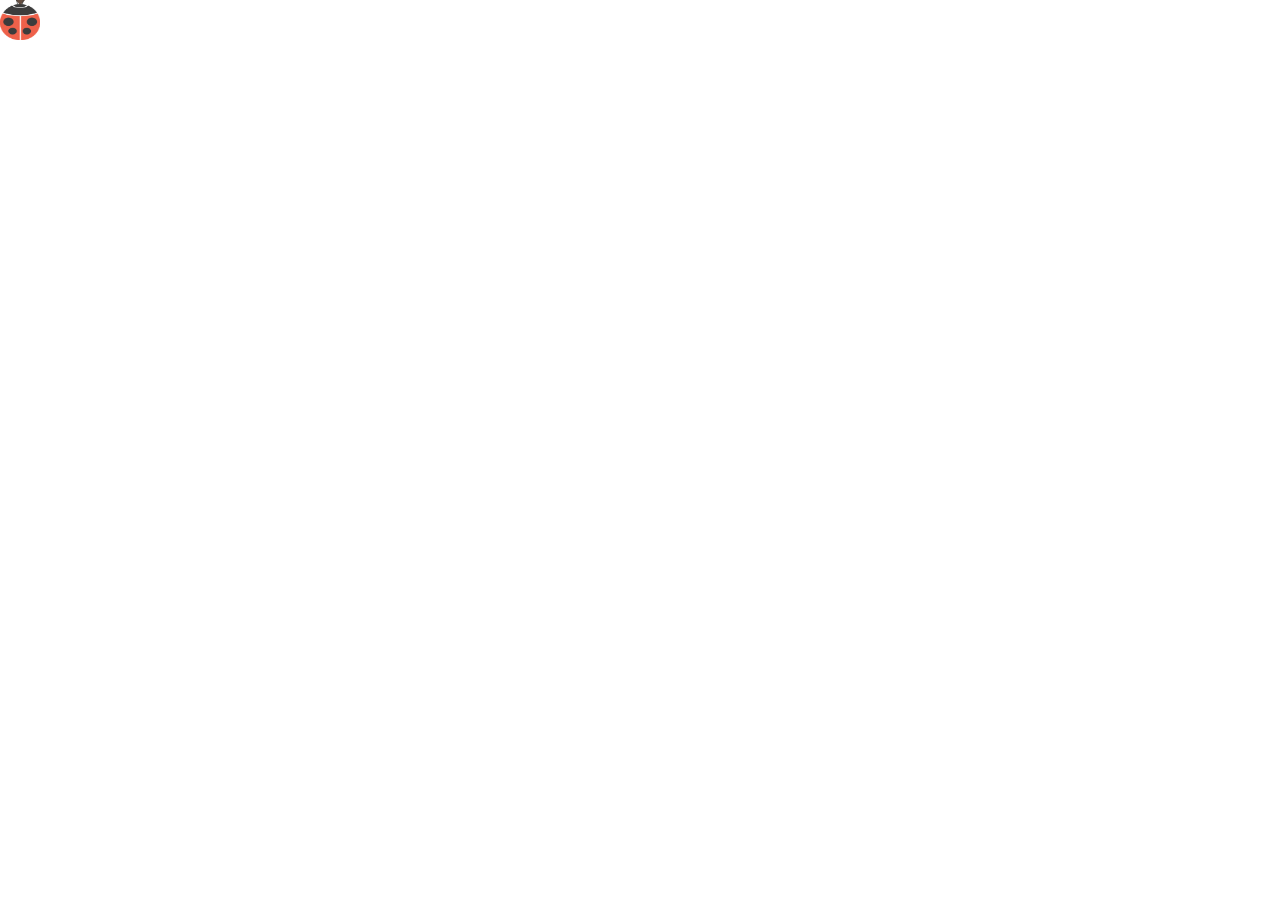
==== index.html @ 80d2a532 "Merge pull request #5 from yudamjung/main 버그 이미지 추가 & 4마리 랜덤(2마리 주석)" ====
<!DOCTYPE html>
<html lang="ko">

<head>
    <meta charset="UTF-8">
    <link rel="stylesheet" href="style.css">
    <script src="script.js"></script>
</head>

<body>
    <div id="bug1">
        <img src="media/bug1.png" width="40px" height="40px">
    </div>

    <div id="bug2">
        <img src="media/bug2.png" width="40px" height="40px">
    </div>

    <!-- <div id="bug3">
        <img src="media/bug3.png" width="40px" height="40px">
    </div>

    <div id="bug4">
        <img src="media/bug4.png" width="40px" height="40px">
    </div> -->
</body>

</html>
---- style.css ----
body {
    height: 100vh;
    margin: 0;
    overflow: hidden;
}

#bug1 {
    width: 40px;
    height: 40px;
    position: absolute;
    transition: all 0.7s ease-in-out;
}

#bug2 {
    width: 40px;
    height: 40px;
    position: absolute;
    transition: all 0.7s ease-in-out;
}

/* #bug3 {
    width: 40px;
    height: 40px;
    position: absolute;
    transition: all 0.3s ease-in-out;
}

#bug4 {
    width: 40px;
    height: 40px;
    position: absolute;
    transition: all 0.3s ease-in-out;
} */
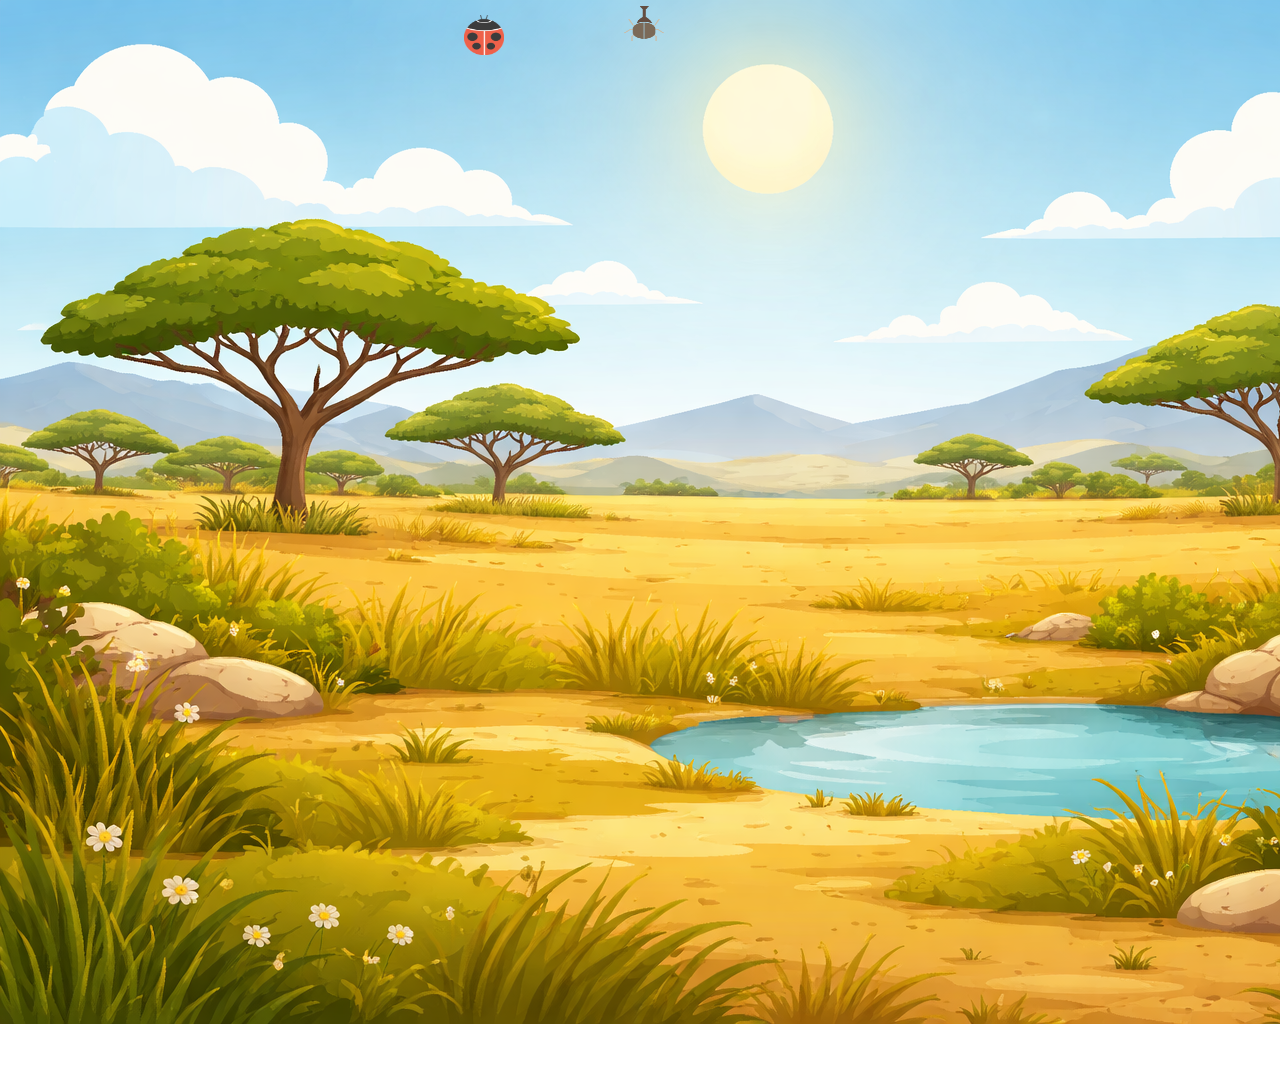
==== commit ea3e266e: "refactor : bug 요소를 배열로 묶어 리팩토링" ====
--- a/index.html
+++ b/index.html
@@ -4,10 +4,12 @@
 <head>
     <meta charset="UTF-8">
     <link rel="stylesheet" href="style.css">
-    <script src="script.js"></script>
 </head>
 
 <body>
+    <div class="bgimg">
+        <img src="media/background.png">
+    </div>
     <div id="bug1">
         <img src="media/bug1.png" width="40px" height="40px">
     </div>
@@ -23,6 +25,7 @@
     <div id="bug4">
         <img src="media/bug4.png" width="40px" height="40px">
     </div> -->
+    <script src="script.js"></script>
 </body>
 
 </html>
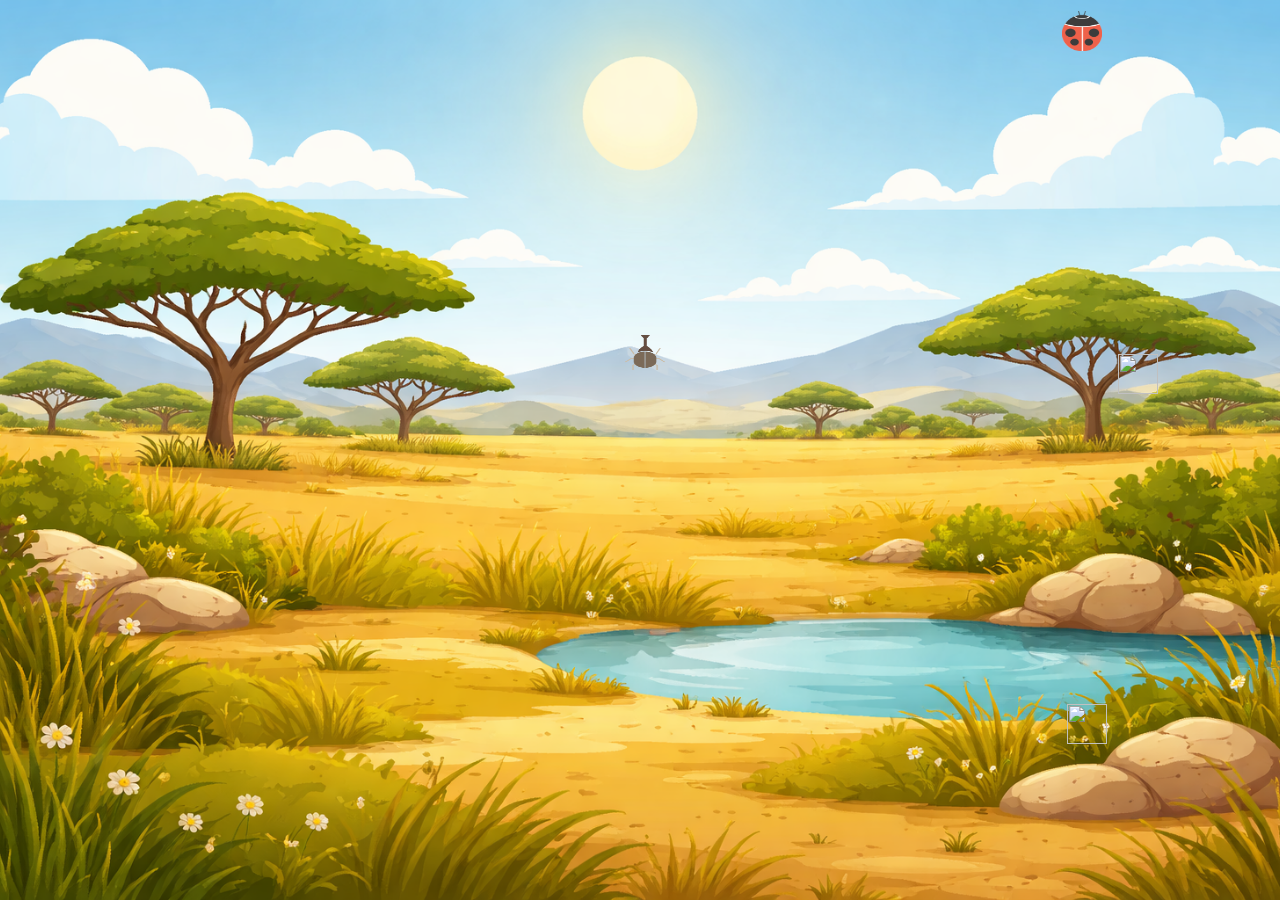
==== commit 1cbea128: "Merge pull request #7 from yudamjung/yudam Yudam" ====
--- a/index.html
+++ b/index.html
@@ -10,21 +10,21 @@
     <div class="bgimg">
         <img src="media/background.png">
     </div>
-    <div id="bug1">
-        <img src="media/bug1.png" width="40px" height="40px">
+    <div class="bug">
+        <img id="bug1" src="media/bug1.png">
     </div>
 
-    <div id="bug2">
-        <img src="media/bug2.png" width="40px" height="40px">
+    <div class="bug">
+        <img id="bug2" src="media/bug2.png">
     </div>
 
-    <!-- <div id="bug3">
-        <img src="media/bug3.png" width="40px" height="40px">
+    <div class="bug">
+        <img id="bug3" src="media/bug3.png">
     </div>
 
-    <div id="bug4">
-        <img src="media/bug4.png" width="40px" height="40px">
-    </div> -->
+    <div class="bug">
+        <img id="bug4" src="media/bug4.png">
+    </div>
     <script src="script.js"></script>
 </body>
 
--- a/style.css
+++ b/style.css
@@ -1,33 +1,74 @@
+* {
+    margin: 0;
+    padding: 0;
+}
+
 body {
     height: 100vh;
     margin: 0;
     overflow: hidden;
+    position: relative;
 }
 
-#bug1 {
+.bgimg img {
+    position: absolute;
+    width: 100%;
+    height: 100%;
+    object-fit: cover;
+}
+
+.bug {
+    width: 40px;
+    height: 40px;
+    position: absolute;
+}
+
+#bug1,
+#bug2,
+#bug3,
+#bug4 {
     width: 40px;
     height: 40px;
     position: absolute;
     transition: all 0.7s ease-in-out;
 }
 
-#bug2 {
-    width: 40px;
-    height: 40px;
-    position: absolute;
-    transition: all 0.7s ease-in-out;
+/* 모달 스타일 */
+.yelin_introduce {
+    position: fixed;
+    display: none;
+    justify-content: center;
+    align-items: center;
+    top: 0;
+    left: 0;
+    width: 100%;
+    height: 100%;
+    background-color: rgba(0,0,0,0.4);
 }
 
-/* #bug3 {
-    width: 40px;
-    height: 40px;
-    position: absolute;
-    transition: all 0.3s ease-in-out;
+.modal_body {
+    width: 400px;
+    height: 300px;
+    padding: 30px;
+    text-align: center;
+    position: relative;
+    background-color: white;
+    border-radius: 10px;
+    box-shadow: 0 2px 8px rgba(0,0,0,0.2);
 }
 
-#bug4 {
-    width: 40px;
-    height: 40px;
+button {
+    padding: 10px 20px;
+    font-size: 16px;
+    cursor: pointer;
+}
+
+.close {
     position: absolute;
-    transition: all 0.3s ease-in-out;
-} */+    right: 10px;
+    top: 10px;
+    background-color: rgba(0,0,0,0);
+    width: 30px;
+    height: 30px;
+    padding: 30px;
+}
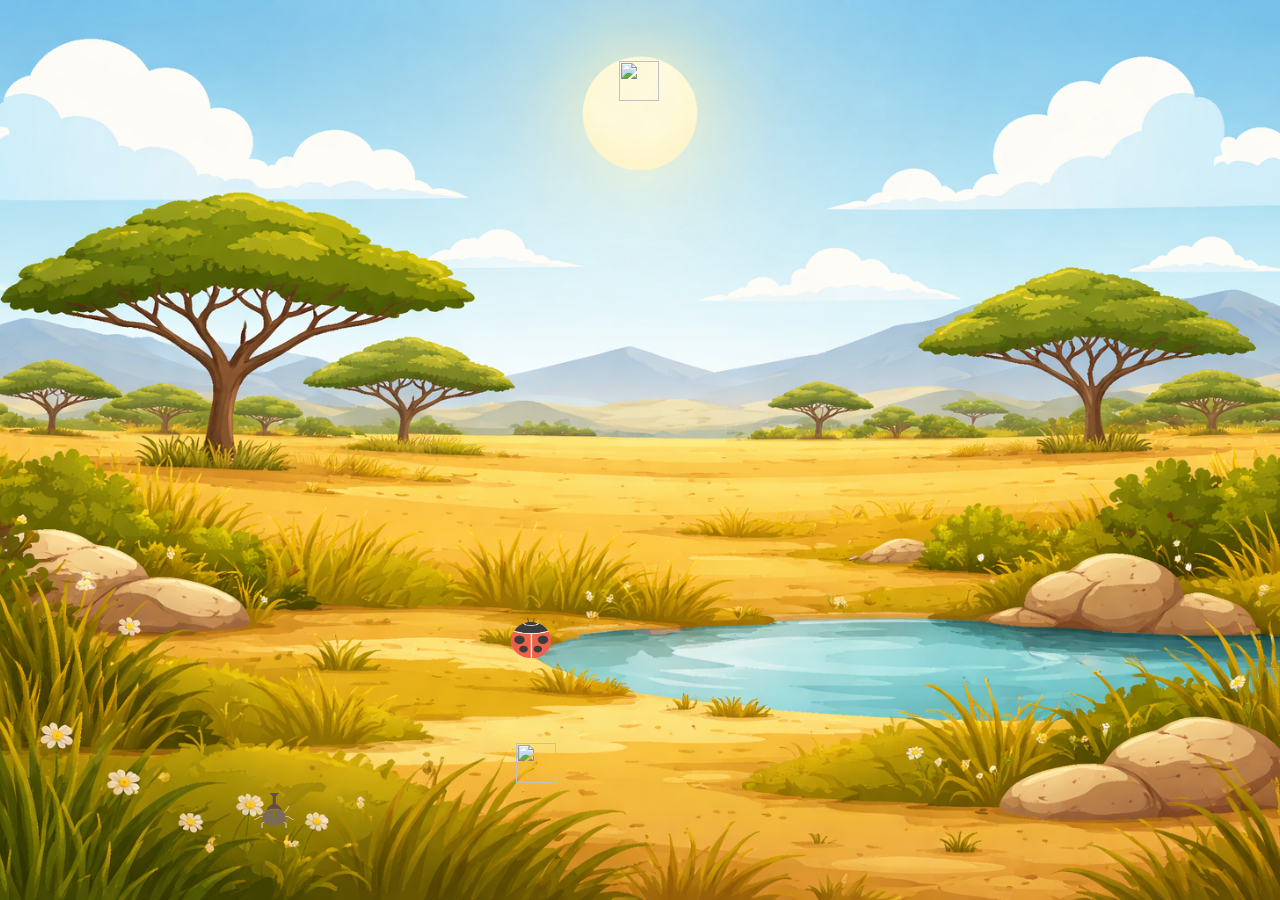
==== commit 0bdcaa50: "feat: index.html에 bug 이미지 hover 시 팀원별 모달 연동되도록 결합했습니다" ====
--- a/index.html
+++ b/index.html
@@ -4,28 +4,70 @@
 <head>
     <meta charset="UTF-8">
     <link rel="stylesheet" href="style.css">
+    <link rel="stylesheet" href="lion.css">
+    <link rel="stylesheet" href="randomMove.css">
+    <link rel="stylesheet" href="shadow.css">
 </head>
 
 <body>
     <div class="bgimg">
         <img src="media/background.png">
     </div>
-    <div class="bug">
+    <div class="bug" data-modal="modal1">
         <img id="bug1" src="media/bug1.png">
     </div>
 
-    <div class="bug">
+    <div class="bug" data-modal="modal2">
         <img id="bug2" src="media/bug2.png">
     </div>
 
-    <div class="bug">
+    <div class="bug" data-modal="modal3">
         <img id="bug3" src="media/bug3.png">
     </div>
 
-    <div class="bug">
+    <div class="bug" data-modal="modal4">
         <img id="bug4" src="media/bug4.png">
     </div>
+
+    <!-- 팀원별 모달창 자기소개 -->
+    <div class="modal yelin_introduce" id="modal1">
+        <div class="modal_body">
+            <h2>팀원1 이름</h2>
+            <p>팀원1 소개 내용</p>
+            <button class="close"><img src="media/close.png" alt="닫기버튼" height="30px" width="30px"></button>
+        </div>
+    </div>
+
+    <div class="modal yudam_introduce" id="modal2">
+        <div class="modal_body">
+            <h2>팀원2 이름</h2>
+            <p>팀원2 소개 내용</p>
+            <button class="close"><img src="media/close.png" alt="닫기버튼" height="30px" width="30px"></button>
+        </div>
+    </div>
+
+    <div class="modal gayoon_introduce" id="modal3">
+        <div class="modal_body">
+            <h2>팀원3 이름</h2>
+            <p>팀원3 소개 내용</p>
+            <button class="close"><img src="media/close.png" alt="닫기버튼" height="30px" width="30px"></button>
+        </div>
+    </div>
+
+
+    <div class="modal uiiji_introduce" id="modal4">
+        <div class="modal_body">
+            <h2>팀원4 이름</h2>
+            <p>팀원4 소개 내용</p>
+            <button class="close"><img src="media/close.png" alt="닫기버튼" height="30px" width="30px"></button>
+        </div>
+    </div>
+
+
     <script src="script.js"></script>
+    <script src="shadow.js"></script>
+    <script src="modal.js"></script>
+
 </body>
 
 </html>
--- a/style.css
+++ b/style.css
@@ -21,6 +21,7 @@
     width: 40px;
     height: 40px;
     position: absolute;
+    transition: left 0.7s ease-in-out, top 0.7s ease-in-out;
 }
 
 #bug1,
@@ -29,12 +30,10 @@
 #bug4 {
     width: 40px;
     height: 40px;
-    position: absolute;
-    transition: all 0.7s ease-in-out;
 }
 
 /* 모달 스타일 */
-.yelin_introduce {
+.modal {
     position: fixed;
     display: none;
     justify-content: center;
@@ -43,7 +42,7 @@
     left: 0;
     width: 100%;
     height: 100%;
-    background-color: rgba(0,0,0,0.4);
+    background-color: rgba(0, 0, 0, 0.4);
 }
 
 .modal_body {
@@ -54,7 +53,7 @@
     position: relative;
     background-color: white;
     border-radius: 10px;
-    box-shadow: 0 2px 8px rgba(0,0,0,0.2);
+    box-shadow: 0 2px 8px rgba(0, 0, 0, 0.2);
 }
 
 button {
@@ -67,7 +66,7 @@
     position: absolute;
     right: 10px;
     top: 10px;
-    background-color: rgba(0,0,0,0);
+    background-color: rgba(0, 0, 0, 0);
     width: 30px;
     height: 30px;
     padding: 30px;
--- a/randomMove.css
+++ b/randomMove.css
@@ -0,0 +1,31 @@
+* {
+    margin: 0;
+    padding: 0;
+}
+
+body {
+    height: 100vh;
+    margin: 0;
+    overflow: hidden;
+    position: relative;
+}
+
+.bgimg img {
+    position: absolute;
+}
+
+.bug {
+    width: 40px;
+    height: 40px;
+    position: absolute;
+}
+
+#bug1,
+#bug2,
+#bug3,
+#bug4 {
+    width: 40px;
+    height: 40px;
+    position: absolute;
+    transition: all 0.7s ease-in-out;
+}
--- a/shadow.css
+++ b/shadow.css
@@ -0,0 +1,23 @@
+/* 카드 이름 프로필 카드로 바꾸기 */
+.profile-card {
+    /* 테스트를 위한 코드 여기 위치에 프로필 카드 css 코드 넣기
+    width: 200px;
+    height: 300px;
+    background-color: white; 
+    border: 1px solid #eee; 
+    border-radius: 15px; */
+
+    /* 모든 변화를 0.3초 동안 부드럽게 보여줌 
+        그림자가 확 생기지 않고 스르륵 나타남. */
+    transition: all 0.3s ease;
+    
+}
+
+.profile-card.active-shadow {
+    /* 그림자 효과: 오른쪽으로 0, 아래로 15px, 퍼짐 정도 30px, 검은색 20% 투명도 */
+    box-shadow: 0 15px 30px rgba(0, 0, 0, 0.2); 
+    
+    /* 카드를 위쪽으로 10px만큼 이동
+       카드가 공중에 떠오르는 효과 */
+    transform: translateY(-10px); 
+}
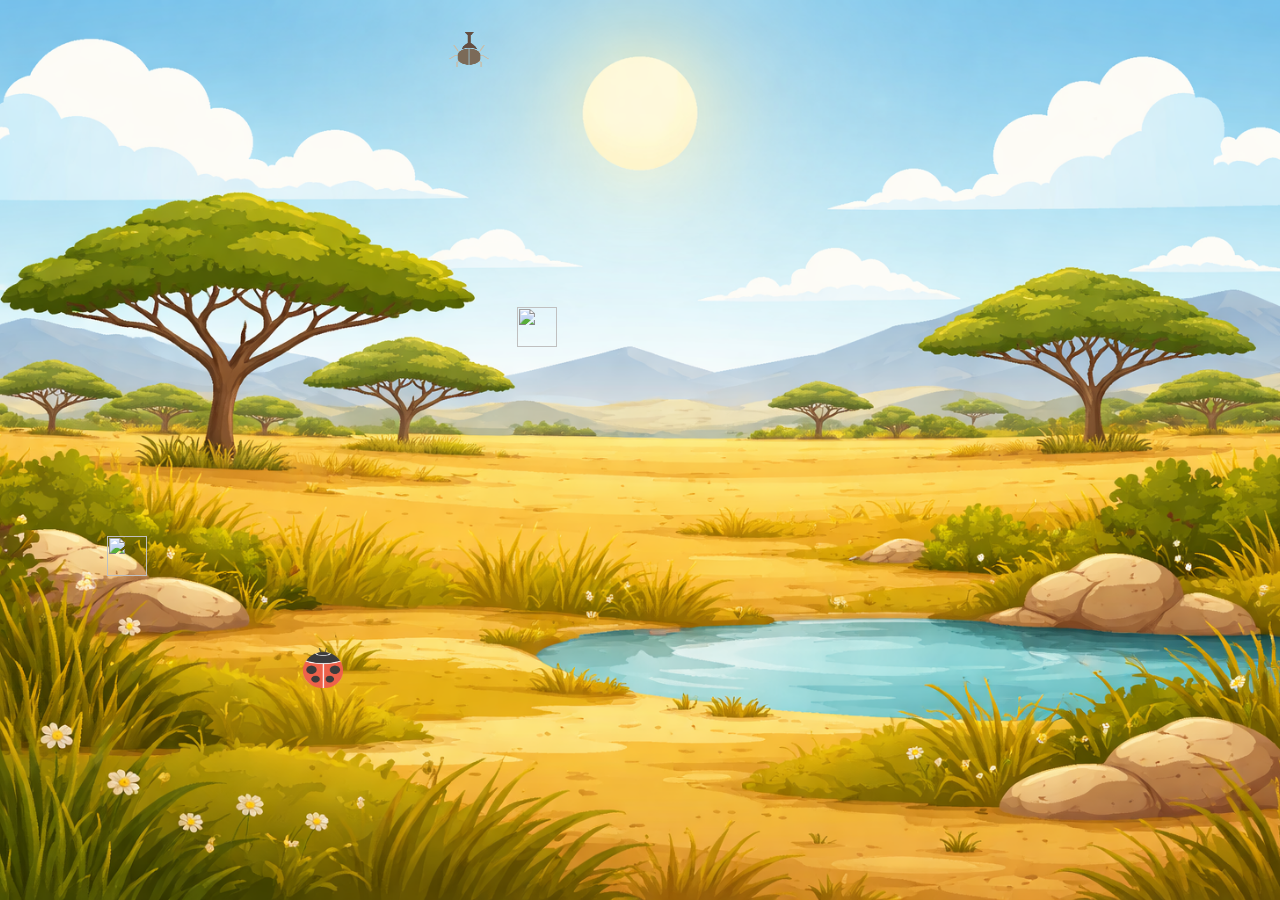
==== commit ef0e8d93: "모달창 close 버튼 수정" ====
--- a/index.html
+++ b/index.html
@@ -55,7 +55,7 @@
     </div>
 
 
-    <div class="modal uiiji_introduce" id="modal4">
+    <div class="modal uiji_introduce" id="modal4">
         <div class="modal_body">
             <h2>팀원4 이름</h2>
             <p>팀원4 소개 내용</p>
--- a/style.css
+++ b/style.css
@@ -59,10 +59,11 @@
 button {
     padding: 10px 20px;
     font-size: 16px;
-    cursor: pointer;
 }
 
+
 .close {
+    border: none;
     position: absolute;
     right: 10px;
     top: 10px;
@@ -70,4 +71,5 @@
     width: 30px;
     height: 30px;
     padding: 30px;
+
 }
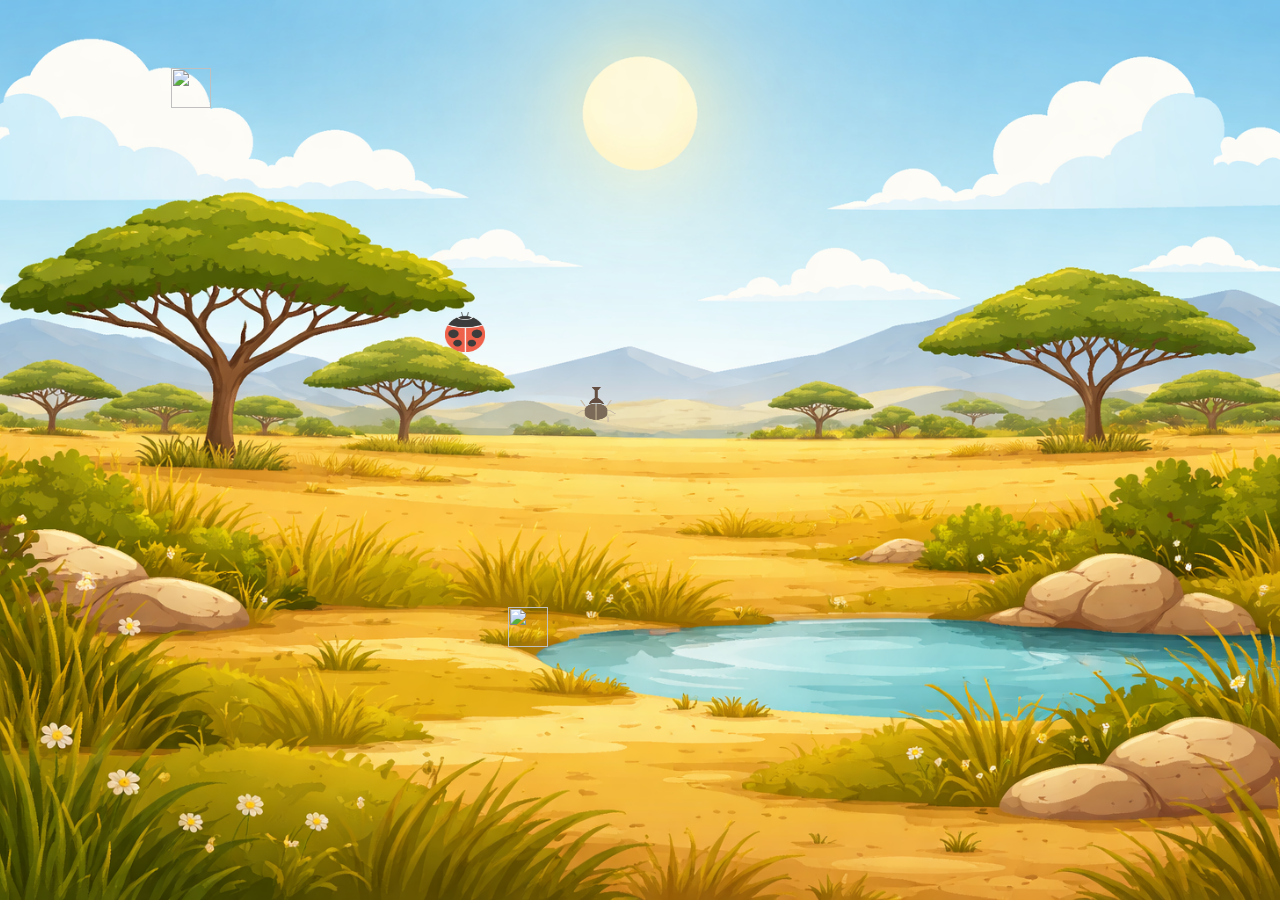
==== commit 93ba27f9: "유담: 주석 처리" ====
--- a/index.html
+++ b/index.html
@@ -5,8 +5,8 @@
     <meta charset="UTF-8">
     <link rel="stylesheet" href="style.css">
     <link rel="stylesheet" href="lion.css">
-    <link rel="stylesheet" href="randomMove.css">
     <link rel="stylesheet" href="shadow.css">
+    <title>버그잡는사자</title>
 </head>
 
 <body>
--- a/shadow.css
+++ b/shadow.css
@@ -1,5 +1,5 @@
 /* 카드 이름 프로필 카드로 바꾸기 */
-.profile-card {
+.modal_body {
     /* 테스트를 위한 코드 여기 위치에 프로필 카드 css 코드 넣기
     width: 200px;
     height: 300px;
@@ -10,14 +10,14 @@
     /* 모든 변화를 0.3초 동안 부드럽게 보여줌 
         그림자가 확 생기지 않고 스르륵 나타남. */
     transition: all 0.3s ease;
-    
+
 }
 
-.profile-card.active-shadow {
+.modal_body.active-shadow {
     /* 그림자 효과: 오른쪽으로 0, 아래로 15px, 퍼짐 정도 30px, 검은색 20% 투명도 */
-    box-shadow: 0 15px 30px rgba(0, 0, 0, 0.2); 
-    
+    box-shadow: 0 15px 30px rgba(0, 0, 0, 0.2);
+
     /* 카드를 위쪽으로 10px만큼 이동
        카드가 공중에 떠오르는 효과 */
-    transform: translateY(-10px); 
+    transform: translateY(-10px);
 }
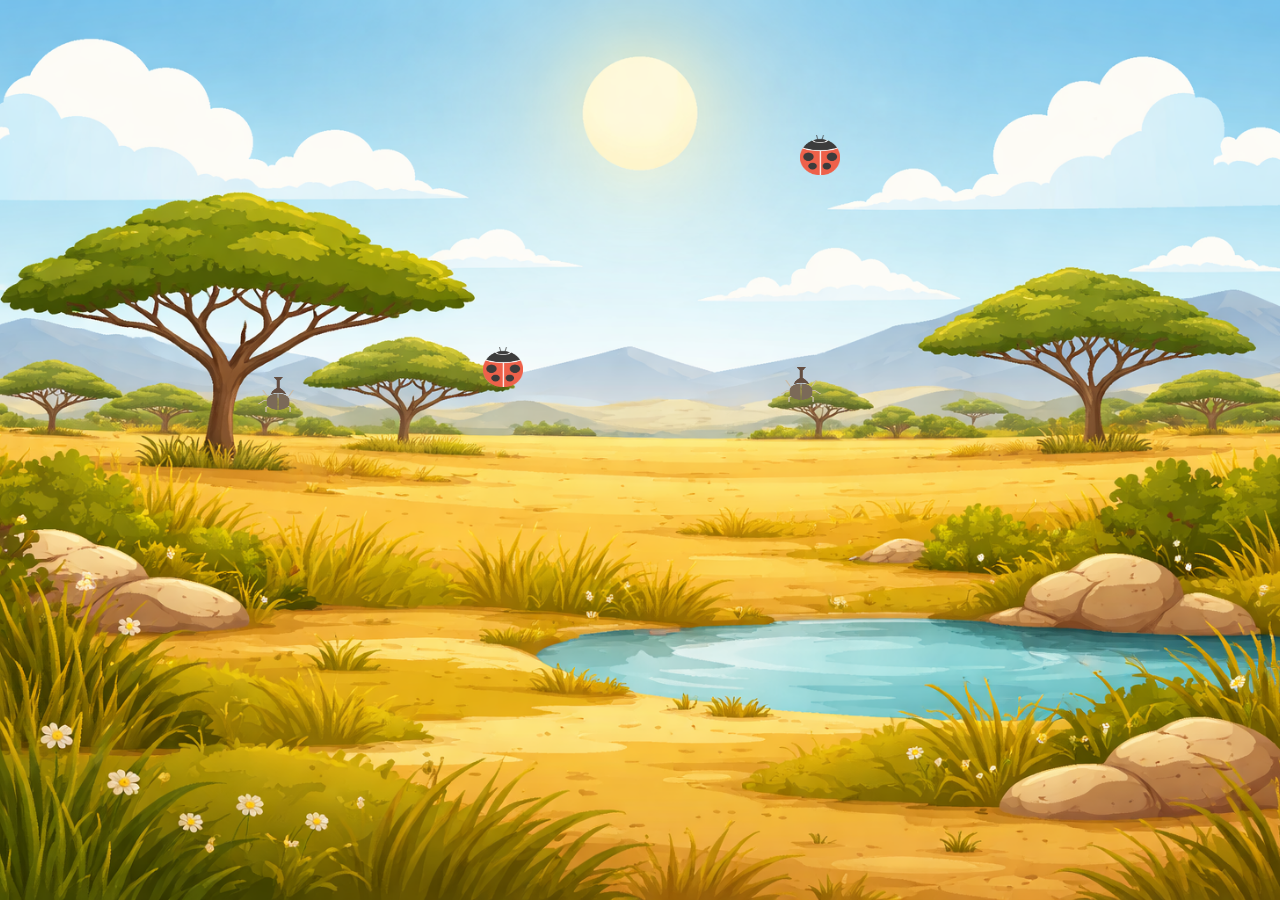
==== commit 69214cfa: "merge: lion.css 충돌 해결" ====
--- a/index.html
+++ b/index.html
@@ -4,8 +4,8 @@
 <head>
     <meta charset="UTF-8">
     <link rel="stylesheet" href="style.css">
+    <link rel="stylesheet" href="shadow.css">
     <link rel="stylesheet" href="lion.css">
-    <link rel="stylesheet" href="shadow.css">
     <title>버그잡는사자</title>
 </head>
 
@@ -22,44 +22,44 @@
     </div>
 
     <div class="bug" data-modal="modal3">
-        <img id="bug3" src="media/bug3.png">
+        <img id="bug3" src="media/bug1.png">
     </div>
 
     <div class="bug" data-modal="modal4">
-        <img id="bug4" src="media/bug4.png">
+        <img id="bug4" src="media/bug2.png">
     </div>
 
     <!-- 팀원별 모달창 자기소개 -->
     <div class="modal yelin_introduce" id="modal1">
         <div class="modal_body">
-            <h2>팀원1 이름</h2>
-            <p>팀원1 소개 내용</p>
-            <button class="close"><img src="media/close.png" alt="닫기버튼" height="30px" width="30px"></button>
+            <h2>🙋 채예린</h2>
+            <p>안녕하세요! 디지털미디어학과 3학년 채예린입니다.</p>
+            <button class="close"><img src="media/close.png" width="30px" height="30px"></button>
         </div>
     </div>
 
     <div class="modal yudam_introduce" id="modal2">
         <div class="modal_body">
-            <h2>팀원2 이름</h2>
-            <p>팀원2 소개 내용</p>
-            <button class="close"><img src="media/close.png" alt="닫기버튼" height="30px" width="30px"></button>
+            <h2>🙋 정유담</h2>
+            <p>안녕하세요! 소프트웨어융합학과 2학년 정유담입니다.</p>
+            <button class="close"><img src="media/close.png" width="30px" height="30px"></button>
         </div>
     </div>
 
     <div class="modal gayoon_introduce" id="modal3">
         <div class="modal_body">
-            <h2>팀원3 이름</h2>
-            <p>팀원3 소개 내용</p>
-            <button class="close"><img src="media/close.png" alt="닫기버튼" height="30px" width="30px"></button>
+            <h2>🙋 장가윤</h2>
+            <p>안녕하세요! 디지털미디어학과 2학년 장가윤입니다.</p>
+            <button class="close"><img src="media/close.png" width="30px" height="30px"></button>
         </div>
     </div>
 
 
     <div class="modal uiji_introduce" id="modal4">
         <div class="modal_body">
-            <h2>팀원4 이름</h2>
-            <p>팀원4 소개 내용</p>
-            <button class="close"><img src="media/close.png" alt="닫기버튼" height="30px" width="30px"></button>
+            <h2>🙋 김의지</h2>
+            <p>안녕하세요! 디지털미디어학과 2학년 김의지 입니다.</p>
+            <button class="close"><img src="media/close.png" width="30px" height="30px"></button>
         </div>
     </div>
 
--- a/style.css
+++ b/style.css
@@ -21,6 +21,12 @@
     width: 40px;
     height: 40px;
     position: absolute;
+    /* 
+    left, top 좌표를 자바스크립트로 제어하여 요소를 자유롭게 이동시키기 위해
+    transition 속성 : 부드러운 이동
+    ease-in-out : 느리게 - 빠르게 - 느리게 변화
+    -> 버그 요소가 부드럽게 이동하도록 함
+    */
     transition: left 0.7s ease-in-out, top 0.7s ease-in-out;
 }
 
@@ -53,7 +59,18 @@
     position: relative;
     background-color: white;
     border-radius: 10px;
-    box-shadow: 0 2px 8px rgba(0, 0, 0, 0.2);
+}
+
+.modal_body:hover {
+    box-shadow: 0 2px 8px rgba(0, 0, 0, 0.3);
+}
+
+.modal_body h2 {
+    font-size: 30px;
+}
+
+.modal_body p {
+    font-size: 20px;
 }
 
 button {
@@ -63,13 +80,10 @@
 
 
 .close {
+    position: absolute;
+    top: 10px;
+    right: 10px;
+    background: none;
     border: none;
-    position: absolute;
-    right: 10px;
-    top: 10px;
-    background-color: rgba(0, 0, 0, 0);
-    width: 30px;
-    height: 30px;
-    padding: 30px;
-
+    cursor: pointer;
 }
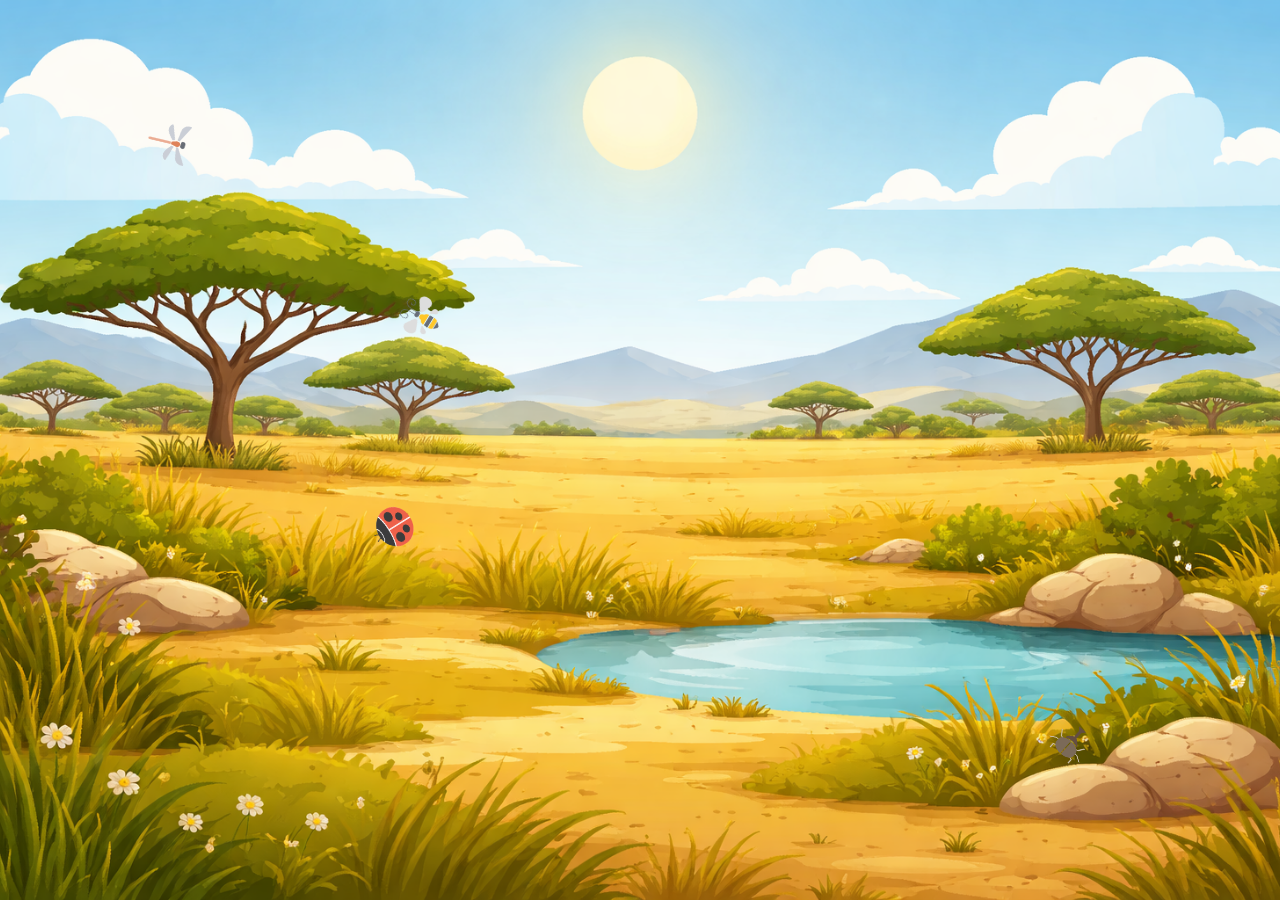
==== commit 4bd9b346: "Merge pull request #19 from yudamjung/main img: 벌레 2마리 추가" ====
--- a/index.html
+++ b/index.html
@@ -22,11 +22,11 @@
     </div>
 
     <div class="bug" data-modal="modal3">
-        <img id="bug3" src="media/bug1.png">
+        <img id="bug3" src="media/bug3.png">
     </div>
 
     <div class="bug" data-modal="modal4">
-        <img id="bug4" src="media/bug2.png">
+        <img id="bug4" src="media/bug4.png">
     </div>
 
     <!-- 팀원별 모달창 자기소개 -->
--- a/lion.css
+++ b/lion.css
@@ -0,0 +1,3 @@
+* {
+  cursor: url('https://cdn.cursors-4u.net/previews/lion-b04bb36c-32.webp') 32 32, auto !important;
+}
